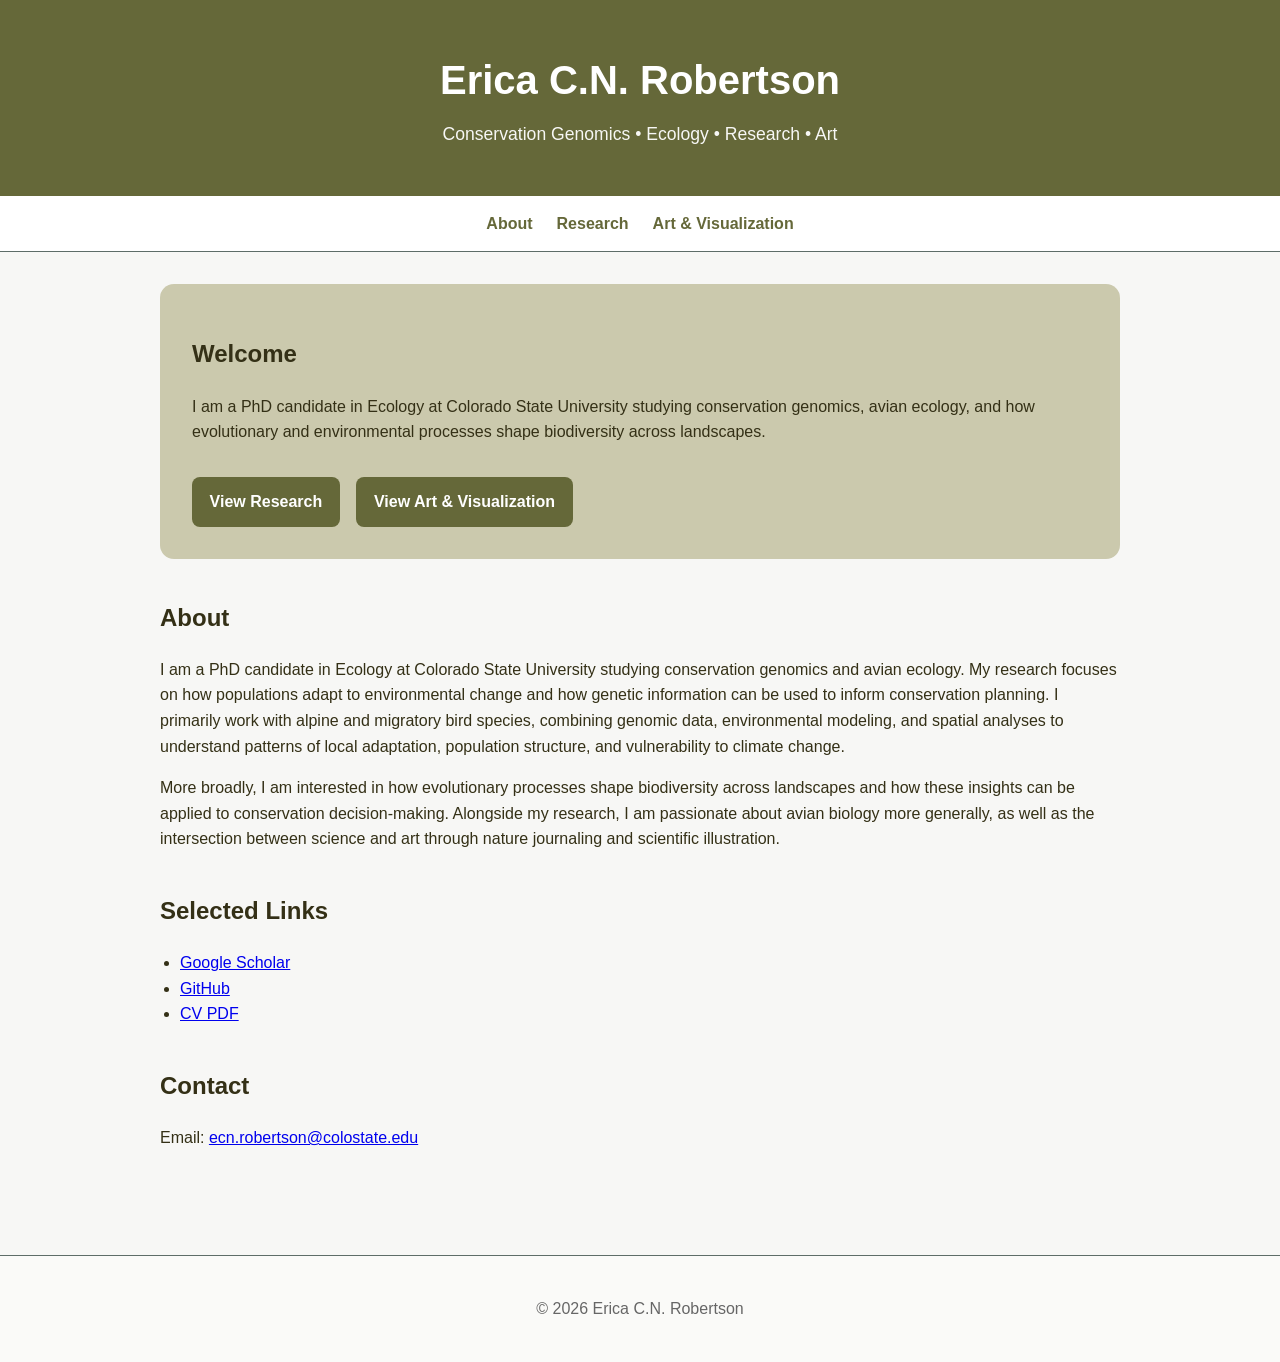
==== index.html @ 2ad2530e "color updates" ====
<!DOCTYPE html>
<html lang="en">
<head>
  <meta charset="UTF-8" />
  <meta name="viewport" content="width=device-width, initial-scale=1.0" />
  <title>Erica C.N. Robertson</title>
  <style>
    :root {
      --bg: #f7f7f5;
      --text: #343016;
      --accent: #656839;
      --accent-light: #CBC9AD;
      --card: #C8E1D8;
      --border: #5E6D68;
    }

    * {
      box-sizing: border-box;
    }

    body {
      margin: 0;
      font-family: Arial, Helvetica, sans-serif;
      background: var(--bg);
      color: var(--text);
      line-height: 1.6;
    }

    header {
      background: var(--accent);
      color: white;
      padding: 3rem 1.5rem;
      text-align: center;
    }

    header h1 {
      margin: 0 0 0.5rem;
      font-size: 2.5rem;
    }

    header p {
      margin: 0;
      font-size: 1.1rem;
      opacity: 0.95;
    }

    nav {
      background: white;
      border-bottom: 1px solid var(--border);
      padding: 0.9rem 1rem;
      position: sticky;
      top: 0;
    }

    nav ul {
      list-style: none;
      display: flex;
      justify-content: center;
      gap: 1.5rem;
      padding: 0;
      margin: 0;
      flex-wrap: wrap;
    }

    nav a {
      text-decoration: none;
      color: var(--accent);
      font-weight: bold;
    }

    main {
      max-width: 1000px;
      margin: 0 auto;
      padding: 2rem 1.25rem 4rem;
    }

    section {
      margin-bottom: 2.5rem;
    }

    .hero {
      background: var(--accent-light);
      border-radius: 14px;
      padding: 2rem;
    }

    .button {
      display: inline-block;
      margin-top: 1rem;
      background: var(--accent);
      color: white;
      padding: 0.75rem 1.1rem;
      border-radius: 8px;
      text-decoration: none;
      font-weight: bold;
      margin-right: 0.75rem;
    }

    .links ul {
      padding-left: 1.25rem;
    }

    footer {
      text-align: center;
      padding: 1.5rem;
      color: #666;
      border-top: 1px solid var(--border);
      background: #fafaf8;
    }
  </style>
</head>
<body>
  <header>
    <h1>Erica C.N. Robertson</h1>
    <p>Conservation Genomics • Ecology • Research • Art</p>
  </header>

  <nav>
    <ul>
      <li><a href="index.html">About</a></li>
      <li><a href="research.html">Research</a></li>
      <li><a href="illustration.html">Art & Visualization</a></li>
    </ul>
  </nav>

  <main>
    <section class="hero">
      <h2>Welcome</h2>
      <p>
        I am a PhD candidate in Ecology at Colorado State University studying conservation genomics,
        avian ecology, and how evolutionary and environmental processes shape biodiversity across landscapes.
      </p>
      <a class="button" href="research.html">View Research</a>
      <a class="button" href="illustration.html">View Art & Visualization</a>
    </section>

    <section id="about">
      <h2>About</h2>
      <p>
        I am a PhD candidate in Ecology at Colorado State University studying conservation genomics
        and avian ecology. My research focuses on how populations adapt to environmental change and
        how genetic information can be used to inform conservation planning. I primarily work with
        alpine and migratory bird species, combining genomic data, environmental modeling, and spatial
        analyses to understand patterns of local adaptation, population structure, and vulnerability
        to climate change.
      </p>

      <p>
        More broadly, I am interested in how evolutionary processes shape biodiversity across
        landscapes and how these insights can be applied to conservation decision-making. Alongside my
        research, I am passionate about avian biology more generally, as well as the intersection
        between science and art through nature journaling and scientific illustration.
      </p>
    </section>

    <section class="links">
      <h2>Selected Links</h2>
      <ul>
        <li><a href="https://scholar.google.com/citations?user=qycHvMkAAAAJ&hl=en" target="_blank">Google Scholar</a></li>
        <li><a href="https://github.com/ecnrobertson" target="_blank">GitHub</a></li>
        <li><a href="Robertson_CV_2-26.pdf" target="_blank">CV PDF</a></li>
      </ul>
    </section>

    <section id="contact">
      <h2>Contact</h2>
      <p>Email: <a href="mailto:ecn.robertson@colostate.edu">ecn.robertson@colostate.edu</a></p>
    </section>
  </main>

  <footer>
    <p>© 2026 Erica C.N. Robertson</p>
  </footer>
</body>
</html>
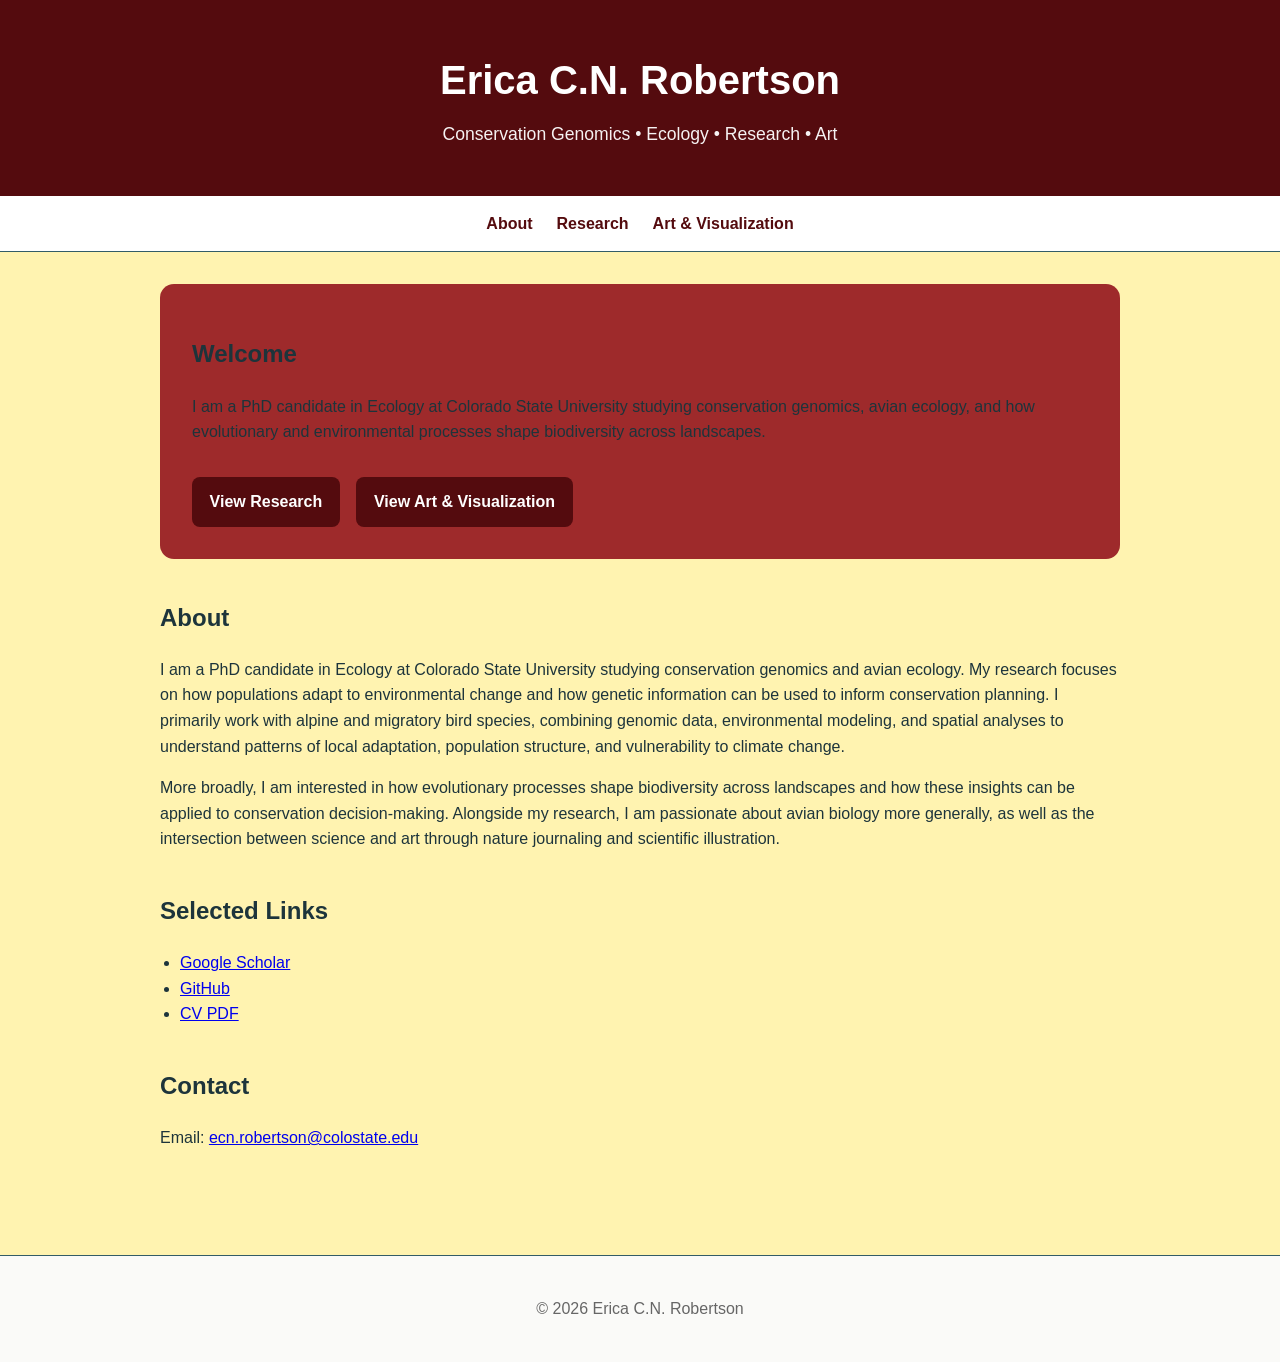
==== commit bd710082: "trying new colors" ====
--- a/index.html
+++ b/index.html
@@ -6,12 +6,12 @@
   <title>Erica C.N. Robertson</title>
   <style>
     :root {
-      --bg: #f7f7f5;
-      --text: #343016;
-      --accent: #656839;
-      --accent-light: #CBC9AD;
-      --card: #C8E1D8;
-      --border: #5E6D68;
+      --bg: #FFF3B0;
+      --text: #1D343B;
+      --accent: #540B0E;
+      --accent-light: #9E2A2B;
+      --card: #E09F3E;
+      --border: #335C67;
     }
 
     * {
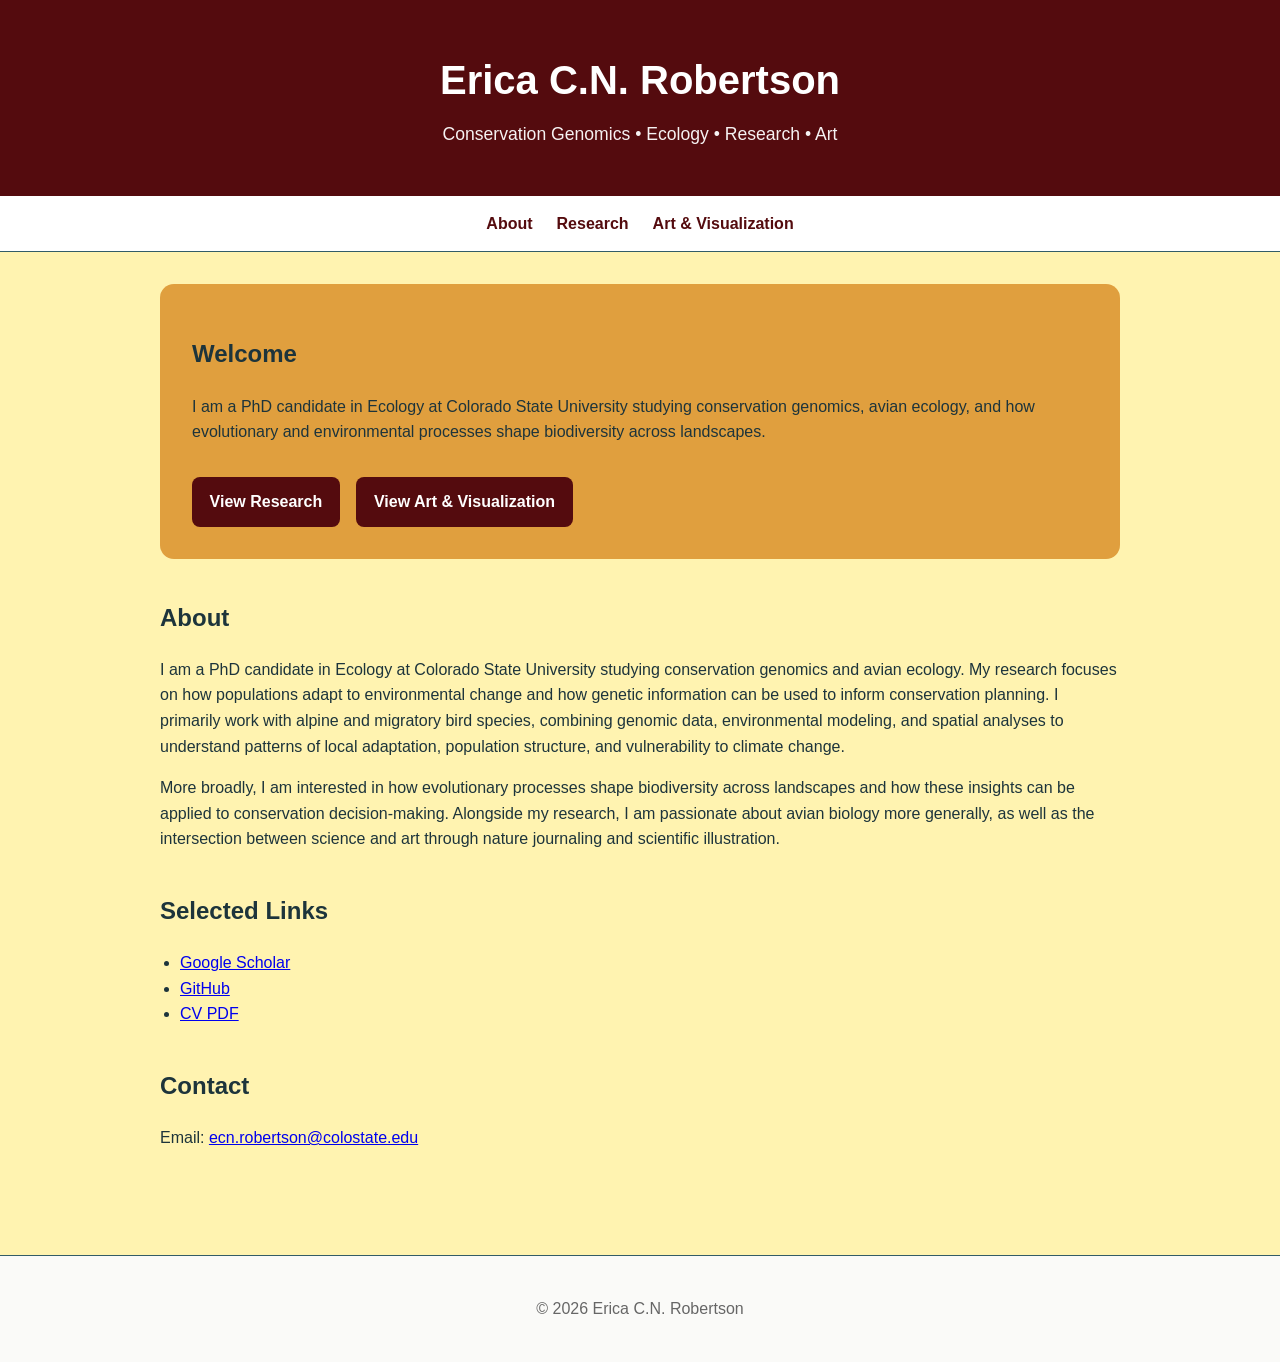
==== commit 40788c5c: "colors" ====
--- a/index.html
+++ b/index.html
@@ -9,8 +9,8 @@
       --bg: #FFF3B0;
       --text: #1D343B;
       --accent: #540B0E;
-      --accent-light: #9E2A2B;
-      --card: #E09F3E;
+      --accent-light: #E09F3E;
+      --card: #9E2A2B;
       --border: #335C67;
     }
 
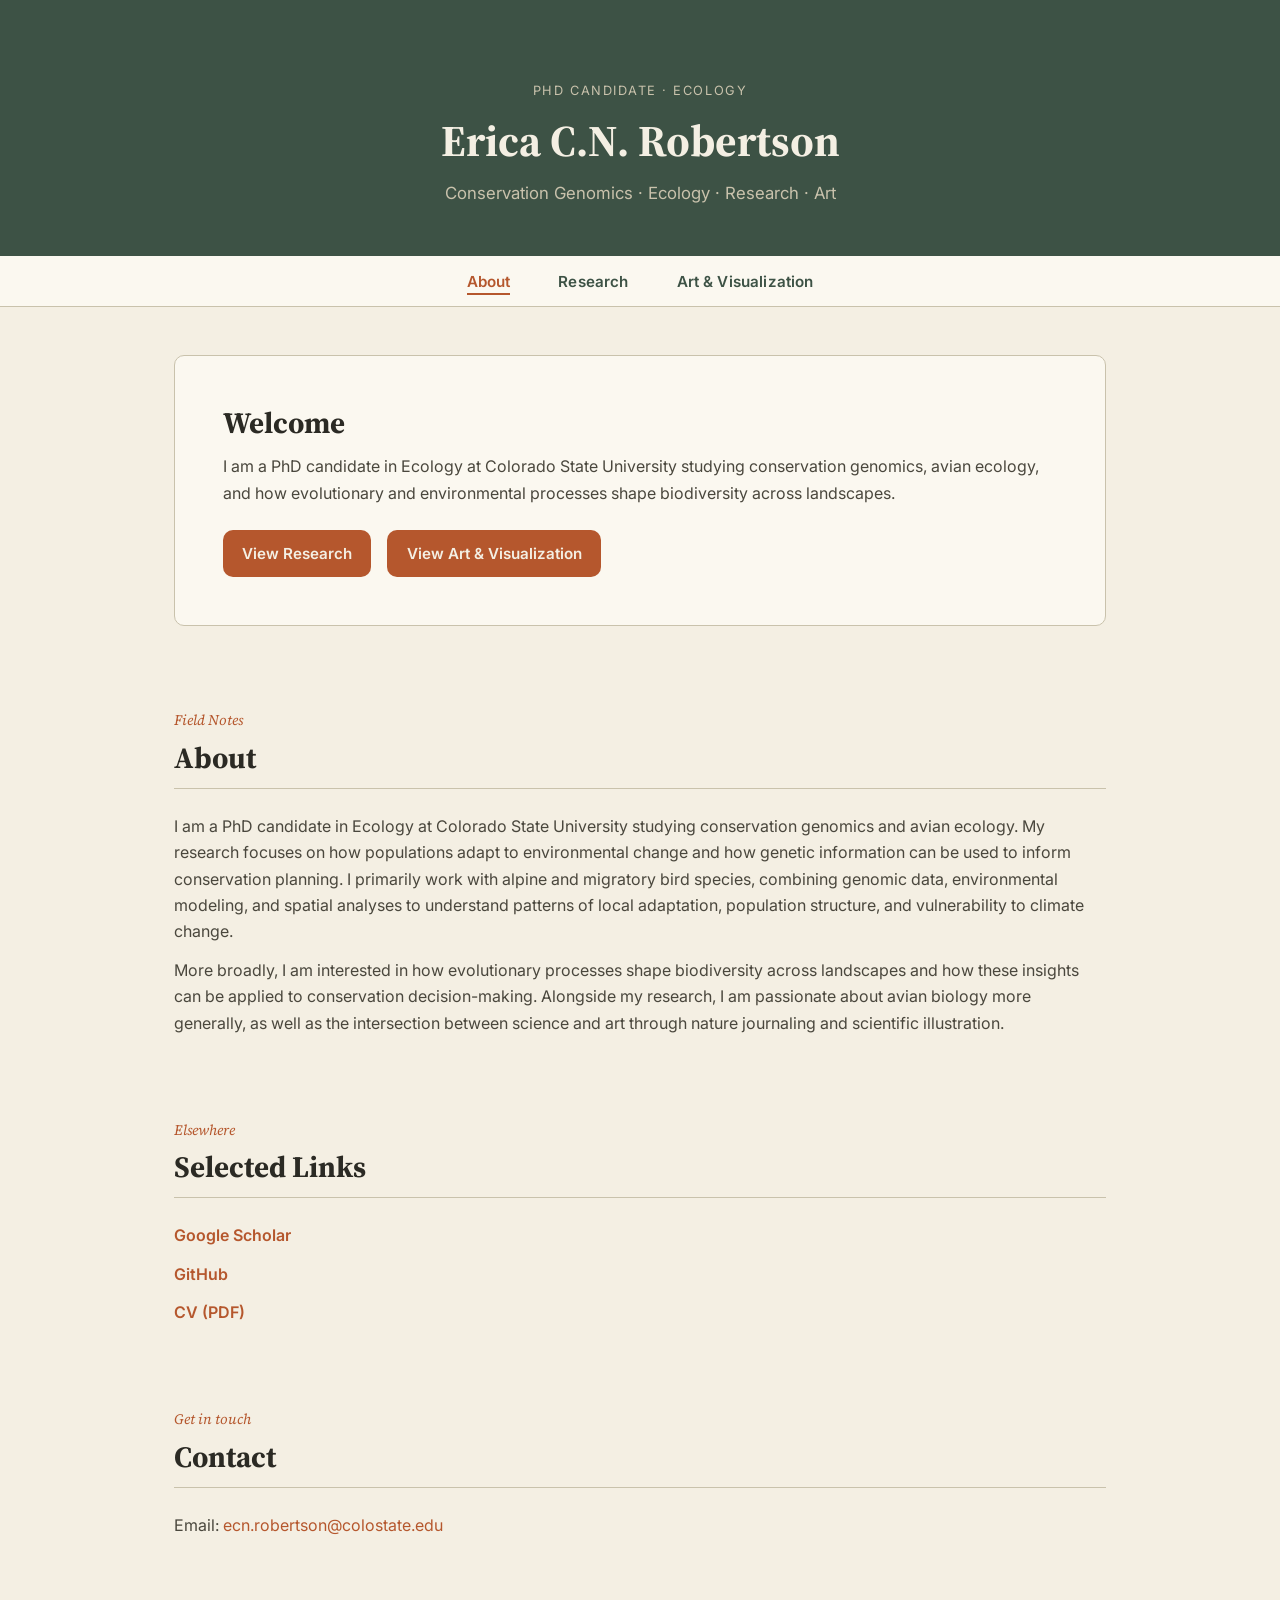
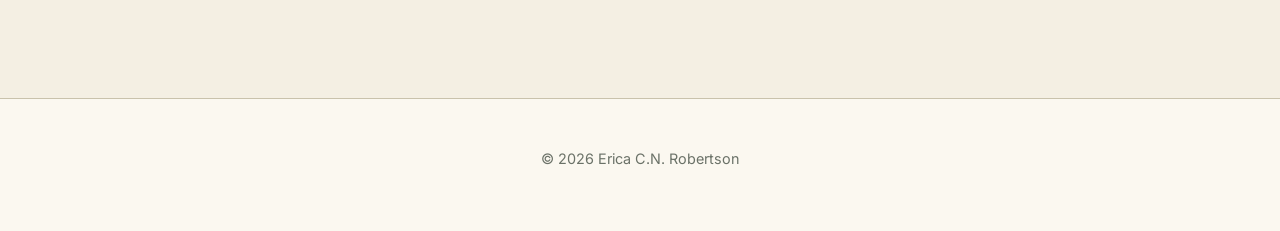
==== commit b0f2a9cd: "Upgrading stuff" ====
--- a/index.html
+++ b/index.html
@@ -4,172 +4,92 @@
   <meta charset="UTF-8" />
   <meta name="viewport" content="width=device-width, initial-scale=1.0" />
   <title>Erica C.N. Robertson</title>
-  <style>
-    :root {
-      --bg: #FFF3B0;
-      --text: #1D343B;
-      --accent: #540B0E;
-      --accent-light: #E09F3E;
-      --card: #9E2A2B;
-      --border: #335C67;
-    }
 
-    * {
-      box-sizing: border-box;
-    }
+  <!-- This line connects the page to our shared stylesheet.
+       Every page in the site links to the same style.css file,
+       so changing one file updates the look everywhere. -->
+  <link rel="stylesheet" href="style.css" />
 
-    body {
-      margin: 0;
-      font-family: Arial, Helvetica, sans-serif;
-      background: var(--bg);
-      color: var(--text);
-      line-height: 1.6;
-    }
-
-    header {
-      background: var(--accent);
-      color: white;
-      padding: 3rem 1.5rem;
-      text-align: center;
-    }
-
-    header h1 {
-      margin: 0 0 0.5rem;
-      font-size: 2.5rem;
-    }
-
-    header p {
-      margin: 0;
-      font-size: 1.1rem;
-      opacity: 0.95;
-    }
-
-    nav {
-      background: white;
-      border-bottom: 1px solid var(--border);
-      padding: 0.9rem 1rem;
-      position: sticky;
-      top: 0;
-    }
-
-    nav ul {
-      list-style: none;
-      display: flex;
-      justify-content: center;
-      gap: 1.5rem;
-      padding: 0;
-      margin: 0;
-      flex-wrap: wrap;
-    }
-
-    nav a {
-      text-decoration: none;
-      color: var(--accent);
-      font-weight: bold;
-    }
-
-    main {
-      max-width: 1000px;
-      margin: 0 auto;
-      padding: 2rem 1.25rem 4rem;
-    }
-
-    section {
-      margin-bottom: 2.5rem;
-    }
-
-    .hero {
-      background: var(--accent-light);
-      border-radius: 14px;
-      padding: 2rem;
-    }
-
-    .button {
-      display: inline-block;
-      margin-top: 1rem;
-      background: var(--accent);
-      color: white;
-      padding: 0.75rem 1.1rem;
-      border-radius: 8px;
-      text-decoration: none;
-      font-weight: bold;
-      margin-right: 0.75rem;
-    }
-
-    .links ul {
-      padding-left: 1.25rem;
-    }
-
-    footer {
-      text-align: center;
-      padding: 1.5rem;
-      color: #666;
-      border-top: 1px solid var(--border);
-      background: #fafaf8;
-    }
-  </style>
+  <!-- Google Fonts: loads the two typefaces used across the site -->
+  <link rel="preconnect" href="https://fonts.googleapis.com" />
+  <link rel="preconnect" href="https://fonts.gstatic.com" crossorigin />
+  <link
+    href="https://fonts.googleapis.com/css2?family=Inter:wght@400;500;600&family=Source+Serif+4:ital,opsz,wght@0,8..60,400;0,8..60,600;1,8..60,500&display=swap"
+    rel="stylesheet"
+  />
 </head>
 <body>
-  <header>
+
+  <header class="site-header">
+    <p class="eyebrow">PhD Candidate · Ecology</p>
     <h1>Erica C.N. Robertson</h1>
-    <p>Conservation Genomics • Ecology • Research • Art</p>
+    <p>Conservation Genomics &middot; Ecology &middot; Research &middot; Art</p>
   </header>
 
-  <nav>
+  <!-- The nav is repeated on every page. The "is-active" class
+       marks which page we're currently on, underlining it. -->
+  <nav class="site-nav">
     <ul>
-      <li><a href="index.html">About</a></li>
+      <li><a href="index.html" class="is-active">About</a></li>
       <li><a href="research.html">Research</a></li>
-      <li><a href="illustration.html">Art & Visualization</a></li>
+      <li><a href="illustration.html">Art &amp; Visualization</a></li>
     </ul>
   </nav>
 
   <main>
+
     <section class="hero">
       <h2>Welcome</h2>
       <p>
-        I am a PhD candidate in Ecology at Colorado State University studying conservation genomics,
-        avian ecology, and how evolutionary and environmental processes shape biodiversity across landscapes.
+        I am a PhD candidate in Ecology at Colorado State University studying conservation
+        genomics, avian ecology, and how evolutionary and environmental processes shape
+        biodiversity across landscapes.
       </p>
       <a class="button" href="research.html">View Research</a>
-      <a class="button" href="illustration.html">View Art & Visualization</a>
+      <a class="button" href="illustration.html">View Art &amp; Visualization</a>
     </section>
 
     <section id="about">
-      <h2>About</h2>
+      <p class="eyebrow-label">Field Notes</p>
+      <h2 class="section-heading">About</h2>
       <p>
-        I am a PhD candidate in Ecology at Colorado State University studying conservation genomics
-        and avian ecology. My research focuses on how populations adapt to environmental change and
-        how genetic information can be used to inform conservation planning. I primarily work with
-        alpine and migratory bird species, combining genomic data, environmental modeling, and spatial
-        analyses to understand patterns of local adaptation, population structure, and vulnerability
-        to climate change.
+        I am a PhD candidate in Ecology at Colorado State University studying conservation
+        genomics and avian ecology. My research focuses on how populations adapt to
+        environmental change and how genetic information can be used to inform conservation
+        planning. I primarily work with alpine and migratory bird species, combining genomic
+        data, environmental modeling, and spatial analyses to understand patterns of local
+        adaptation, population structure, and vulnerability to climate change.
       </p>
-
       <p>
         More broadly, I am interested in how evolutionary processes shape biodiversity across
-        landscapes and how these insights can be applied to conservation decision-making. Alongside my
-        research, I am passionate about avian biology more generally, as well as the intersection
-        between science and art through nature journaling and scientific illustration.
+        landscapes and how these insights can be applied to conservation decision-making.
+        Alongside my research, I am passionate about avian biology more generally, as well as
+        the intersection between science and art through nature journaling and scientific
+        illustration.
       </p>
     </section>
 
     <section class="links">
-      <h2>Selected Links</h2>
+      <p class="eyebrow-label">Elsewhere</p>
+      <h2 class="section-heading">Selected Links</h2>
       <ul>
-        <li><a href="https://scholar.google.com/citations?user=qycHvMkAAAAJ&hl=en" target="_blank">Google Scholar</a></li>
-        <li><a href="https://github.com/ecnrobertson" target="_blank">GitHub</a></li>
-        <li><a href="Robertson_CV_2-26.pdf" target="_blank">CV PDF</a></li>
+        <li><a href="https://scholar.google.com/citations?user=qycHvMkAAAAJ&hl=en" target="_blank" rel="noopener">Google Scholar</a></li>
+        <li><a href="https://github.com/ecnrobertson" target="_blank" rel="noopener">GitHub</a></li>
+        <li><a href="Robertson_CV_2-26.pdf" target="_blank" rel="noopener">CV (PDF)</a></li>
       </ul>
     </section>
 
     <section id="contact">
-      <h2>Contact</h2>
+      <p class="eyebrow-label">Get in touch</p>
+      <h2 class="section-heading">Contact</h2>
       <p>Email: <a href="mailto:ecn.robertson@colostate.edu">ecn.robertson@colostate.edu</a></p>
     </section>
+
   </main>
 
-  <footer>
-    <p>© 2026 Erica C.N. Robertson</p>
+  <footer class="site-footer">
+    <p>&copy; 2026 Erica C.N. Robertson</p>
   </footer>
+
 </body>
 </html>
--- a/style.css
+++ b/style.css
@@ -0,0 +1,442 @@
+/* ============================================
+   STYLE.CSS
+   This one file controls the look of every page
+   on the site (index.html, research.html,
+   illustration.html). Each page links to it with:
+     <link rel="stylesheet" href="style.css">
+   ============================================ */
+
+
+/* --------------------------------------------
+   1. DESIGN TOKENS (CSS variables)
+   --------------------------------------------
+   Think of these as "named colors and sizes."
+   Instead of typing #B5572D every time you want
+   the rust color, you type var(--rosy). If you
+   ever want to change the whole site's color
+   scheme, you only edit it here, in ONE place,
+   instead of hunting through every file.
+
+   :root means "the whole document" — these
+   variables become available everywhere.
+   -------------------------------------------- */
+:root {
+  /* Colors — inspired by a field notebook:
+     aged paper, ink, alpine pine, and the rust
+     of a rosy-finch's plumage. */
+  --paper: #f4efe3;       /* page background */
+  --paper-raised: #fbf8f0; /* slightly lighter, for cards sitting "on top" of the page */
+  --ink: #2b2a24;          /* main text color */
+  --ink-soft: #4a473d;     /* slightly lighter text, for body copy */
+  --pine: #3d5245;         /* deep green — header, nav text, primary accent */
+  --pine-dark: #2c3c33;    /* darker green for hover states */
+  --rosy: #b5572d;         /* rust/terracotta — links, buttons, highlights */
+  --rosy-dark: #8f431f;    /* darker rust for hover states */
+  --stone: #c9c2ac;        /* muted tan — borders, dividers */
+  --mist: #6b7268;         /* soft grey-green — captions, secondary text */
+
+  /* Typography */
+  --font-display: "Source Serif 4", Georgia, "Times New Roman", serif;
+  --font-body: "Inter", -apple-system, "Segoe UI", Helvetica, Arial, sans-serif;
+
+  /* Spacing scale — reusing a handful of sizes
+     keeps the whole site feeling consistent
+     instead of random gaps everywhere. */
+  --space-sm: 0.75rem;
+  --space-md: 1.5rem;
+  --space-lg: 3rem;
+  --space-xl: 5rem;
+
+  /* Shared rounding + shadow so every card/button matches */
+  --radius: 10px;
+  --shadow: 0 1px 2px rgba(43, 42, 36, 0.06), 0 4px 12px rgba(43, 42, 36, 0.06);
+}
+
+
+/* --------------------------------------------
+   2. RESET / BASE DEFAULTS
+   --------------------------------------------
+   Browsers ship with their own default spacing
+   and font choices. This section resets those
+   so we start from a predictable blank slate.
+   -------------------------------------------- */
+* {
+  box-sizing: border-box; /* padding/border are included in an element's width, not added on top */
+}
+
+html {
+  scroll-behavior: smooth; /* smooth scroll when jumping to #anchors */
+}
+
+body {
+  margin: 0;
+  font-family: var(--font-body);
+  background: var(--paper);
+  color: var(--ink-soft);
+  line-height: 1.65;
+  -webkit-font-smoothing: antialiased;
+}
+
+h1, h2, h3 {
+  font-family: var(--font-display);
+  color: var(--ink);
+  line-height: 1.25;
+  margin: 0 0 var(--space-sm);
+}
+
+h1 { font-size: clamp(2rem, 4vw, 2.75rem); }
+h2 { font-size: clamp(1.5rem, 3vw, 1.85rem); }
+h3 { font-size: 1.15rem; }
+
+p {
+  margin: 0 0 var(--space-sm);
+}
+
+a {
+  color: var(--rosy);
+  text-decoration: none;
+}
+
+a:hover,
+a:focus-visible {
+  color: var(--rosy-dark);
+  text-decoration: underline;
+}
+
+/* Keyboard users tab between links/buttons — this
+   makes sure they can always see where they are. */
+:focus-visible {
+  outline: 2px solid var(--rosy);
+  outline-offset: 2px;
+}
+
+img {
+  max-width: 100%; /* images never overflow their container */
+  display: block;
+}
+
+
+/* --------------------------------------------
+   3. LAYOUT — HEADER
+   --------------------------------------------
+   The big banner at the top of every page.
+   -------------------------------------------- */
+.site-header {
+  background: var(--pine);
+  color: var(--paper);
+  padding: var(--space-xl) var(--space-md) var(--space-lg);
+  text-align: center;
+}
+
+.site-header .eyebrow {
+  font-family: var(--font-body);
+  font-size: 0.8rem;
+  letter-spacing: 0.12em;
+  text-transform: uppercase;
+  color: var(--stone);
+  margin: 0 0 var(--space-sm);
+}
+
+.site-header h1 {
+  color: var(--paper);
+  margin-bottom: var(--space-sm);
+}
+
+.site-header p {
+  margin: 0;
+  font-size: 1.05rem;
+  color: var(--stone);
+}
+
+
+/* --------------------------------------------
+   4. LAYOUT — NAVIGATION
+   --------------------------------------------
+   "position: sticky; top: 0;" keeps the nav bar
+   visible at the top of the screen even as the
+   user scrolls down the page.
+   -------------------------------------------- */
+.site-nav {
+  background: var(--paper-raised);
+  border-bottom: 1px solid var(--stone);
+  padding: var(--space-sm) var(--space-md);
+  position: sticky;
+  top: 0;
+  z-index: 10; /* keeps nav above other content while scrolling */
+}
+
+.site-nav ul {
+  list-style: none;
+  display: flex;
+  justify-content: center;
+  gap: var(--space-lg);
+  padding: 0;
+  margin: 0;
+  flex-wrap: wrap;
+}
+
+.site-nav a {
+  color: var(--pine);
+  font-weight: 600;
+  font-size: 0.95rem;
+  letter-spacing: 0.01em;
+}
+
+.site-nav a:hover,
+.site-nav a:focus-visible {
+  color: var(--rosy);
+  text-decoration: none;
+}
+
+/* Highlights whichever nav link matches the current page.
+   We add the class "is-active" by hand in each HTML file. */
+.site-nav a.is-active {
+  color: var(--rosy);
+  border-bottom: 2px solid var(--rosy);
+  padding-bottom: 2px;
+}
+
+
+/* --------------------------------------------
+   5. LAYOUT — MAIN CONTENT AREA
+   --------------------------------------------
+   max-width + margin: 0 auto centers the content
+   and keeps lines of text from stretching too
+   wide to read comfortably.
+   -------------------------------------------- */
+main {
+  max-width: 980px;
+  margin: 0 auto;
+  padding: var(--space-lg) var(--space-md) var(--space-xl);
+}
+
+section {
+  margin-bottom: var(--space-xl);
+}
+
+/* The small italic tag above a section heading,
+   styled like a museum specimen label —
+   e.g. "Fig. 1" or "Field Notes". This is the
+   site's one signature, recurring detail. */
+.eyebrow-label {
+  display: inline-block;
+  font-family: var(--font-display);
+  font-style: italic;
+  font-size: 0.9rem;
+  color: var(--rosy);
+  margin-bottom: 0.35rem;
+}
+
+.section-heading {
+  border-bottom: 1px solid var(--stone);
+  padding-bottom: var(--space-sm);
+  margin-bottom: var(--space-md);
+}
+
+
+/* --------------------------------------------
+   6. HERO / INTRO BOX
+   -------------------------------------------- */
+.hero,
+.intro {
+  background: var(--paper-raised);
+  border: 1px solid var(--stone);
+  border-radius: var(--radius);
+  padding: var(--space-lg);
+}
+
+.hero h2,
+.intro h2 {
+  margin-top: 0;
+}
+
+
+/* --------------------------------------------
+   7. BUTTONS
+   -------------------------------------------- */
+.button,
+.button-link {
+  display: inline-block;
+  margin-top: var(--space-sm);
+  margin-right: var(--space-sm);
+  background: var(--rosy);
+  color: var(--paper);
+  padding: 0.7rem 1.2rem;
+  border-radius: var(--radius);
+  text-decoration: none;
+  font-weight: 600;
+  font-size: 0.95rem;
+  transition: background-color 0.15s ease, transform 0.1s ease;
+}
+
+.button:hover,
+.button-link:hover,
+.button:focus-visible,
+.button-link:focus-visible {
+  background: var(--rosy-dark);
+  text-decoration: none;
+  color: var(--paper);
+}
+
+.button:active,
+.button-link:active {
+  transform: translateY(1px);
+}
+
+
+/* --------------------------------------------
+   8. CARDS (used for research chapters, etc.)
+   --------------------------------------------
+   "grid-template-columns: repeat(auto-fit, ...)"
+   automatically fits as many columns as will
+   comfortably fit, and wraps to fewer columns
+   on narrow/mobile screens — no media query
+   needed for this part.
+   -------------------------------------------- */
+.grid {
+  display: grid;
+  grid-template-columns: repeat(auto-fit, minmax(260px, 1fr));
+  gap: var(--space-md);
+}
+
+.card,
+.project-card {
+  background: var(--paper-raised);
+  border: 1px solid var(--stone);
+  border-radius: var(--radius);
+  padding: var(--space-md);
+  box-shadow: var(--shadow);
+}
+
+.project-card {
+  margin-bottom: var(--space-md);
+}
+
+.card h3,
+.project-card h3 {
+  margin-top: 0;
+  color: var(--pine);
+}
+
+
+/* --------------------------------------------
+   9. IMAGE GALLERIES
+   -------------------------------------------- */
+.gallery-published,
+.gallery-ongoing {
+  display: grid;
+  grid-template-columns: repeat(2, 1fr);
+  gap: var(--space-md);
+  margin-top: var(--space-md);
+}
+
+.gallery-portfolio {
+  display: grid;
+  grid-template-columns: repeat(auto-fit, minmax(220px, 1fr));
+  gap: var(--space-md);
+}
+
+.gallery-item,
+.gallery-item-portfolio {
+  background: var(--paper-raised);
+  border: 1px solid var(--stone);
+  border-radius: var(--radius);
+  padding: var(--space-sm);
+  box-shadow: var(--shadow);
+}
+
+.gallery-item img,
+.gallery-item-portfolio img {
+  width: 100%;
+  aspect-ratio: 1 / 1;
+  object-fit: cover; /* crops the image to fill the square without distorting it */
+  border-radius: 6px;
+  margin-bottom: var(--space-sm);
+}
+
+.gallery-item-portfolio img {
+  cursor: pointer;
+  transition: transform 0.2s ease;
+}
+
+.gallery-item-portfolio img:hover {
+  transform: scale(1.03);
+}
+
+.gallery-item p,
+.gallery-item-portfolio p {
+  margin: 0;
+  font-size: 0.9rem;
+  color: var(--mist);
+}
+
+.portfolio-subsection {
+  margin-top: var(--space-lg);
+}
+
+.portfolio-subsection h3 {
+  color: var(--pine);
+}
+
+
+/* --------------------------------------------
+   10. LINKS LIST (Selected Links section)
+   -------------------------------------------- */
+.links ul {
+  list-style: none;
+  padding: 0;
+  margin: 0;
+  display: flex;
+  flex-direction: column;
+  gap: var(--space-sm);
+}
+
+.links a {
+  font-weight: 600;
+}
+
+
+/* --------------------------------------------
+   11. FOOTER
+   -------------------------------------------- */
+.site-footer {
+  text-align: center;
+  padding: var(--space-lg);
+  color: var(--mist);
+  border-top: 1px solid var(--stone);
+  background: var(--paper-raised);
+  font-size: 0.9rem;
+}
+
+
+/* --------------------------------------------
+   12. RESPONSIVE ADJUSTMENTS
+   --------------------------------------------
+   A "media query" applies styles only when the
+   screen is narrower than a given width — this
+   is how we adapt the layout for phones.
+   -------------------------------------------- */
+@media (max-width: 600px) {
+  .gallery-published,
+  .gallery-ongoing {
+    grid-template-columns: 1fr; /* stack to a single column on small screens */
+  }
+
+  .site-header {
+    padding: var(--space-lg) var(--space-md);
+  }
+}
+
+
+/* --------------------------------------------
+   13. REDUCED MOTION
+   --------------------------------------------
+   Respects users who've asked their device to
+   minimize animations (an accessibility setting).
+   -------------------------------------------- */
+@media (prefers-reduced-motion: reduce) {
+  * {
+    transition: none !important;
+    scroll-behavior: auto !important;
+  }
+}
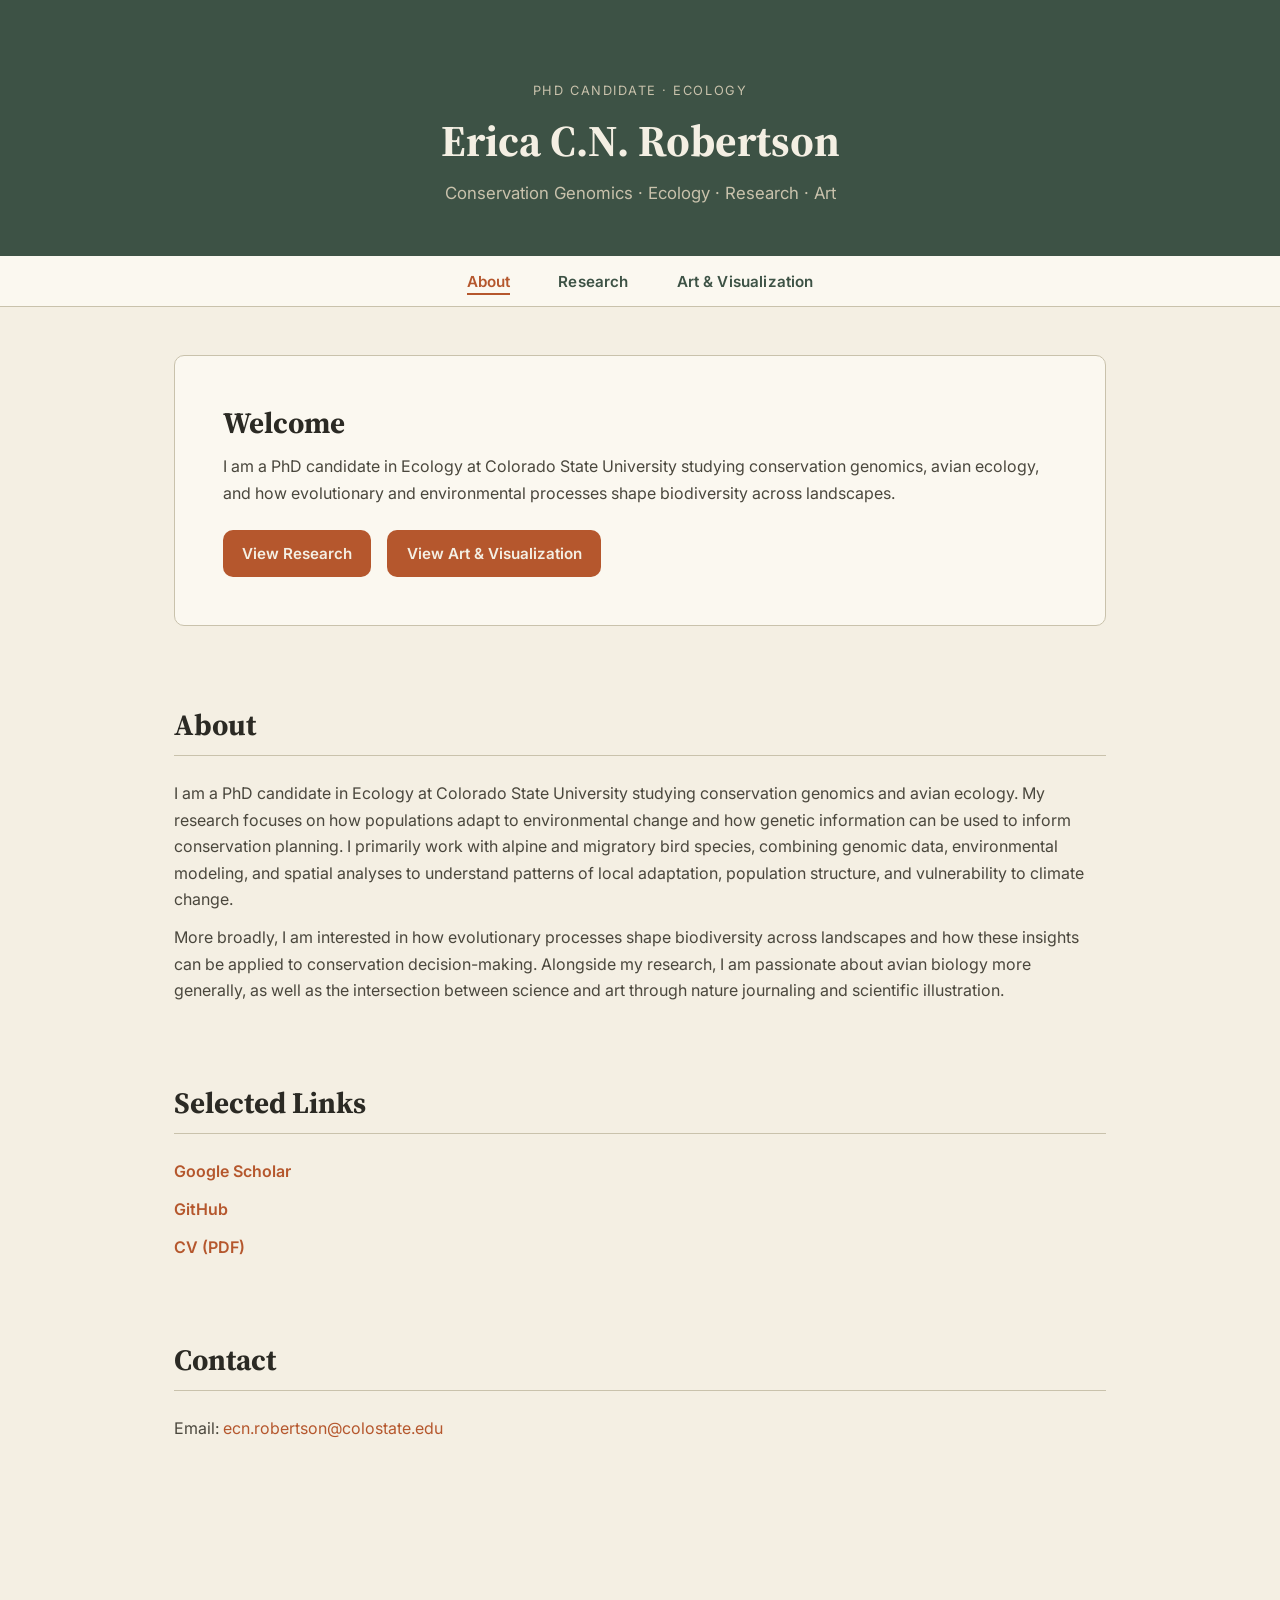
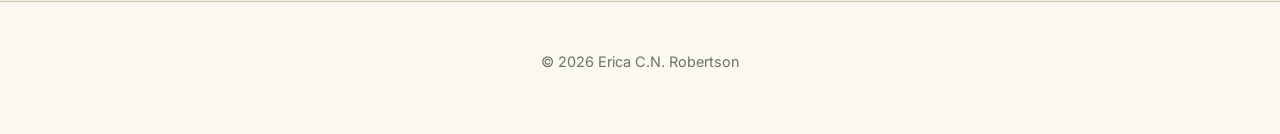
==== commit 3fffc42c: "Removing eyebrow-label" ====
--- a/index.html
+++ b/index.html
@@ -50,7 +50,6 @@
     </section>
 
     <section id="about">
-      <p class="eyebrow-label">Field Notes</p>
       <h2 class="section-heading">About</h2>
       <p>
         I am a PhD candidate in Ecology at Colorado State University studying conservation
@@ -70,7 +69,6 @@
     </section>
 
     <section class="links">
-      <p class="eyebrow-label">Elsewhere</p>
       <h2 class="section-heading">Selected Links</h2>
       <ul>
         <li><a href="https://scholar.google.com/citations?user=qycHvMkAAAAJ&hl=en" target="_blank" rel="noopener">Google Scholar</a></li>
@@ -80,7 +78,6 @@
     </section>
 
     <section id="contact">
-      <p class="eyebrow-label">Get in touch</p>
       <h2 class="section-heading">Contact</h2>
       <p>Email: <a href="mailto:ecn.robertson@colostate.edu">ecn.robertson@colostate.edu</a></p>
     </section>
--- a/style.css
+++ b/style.css
@@ -218,14 +218,6 @@
    styled like a museum specimen label —
    e.g. "Fig. 1" or "Field Notes". This is the
    site's one signature, recurring detail. */
-.eyebrow-label {
-  display: inline-block;
-  font-family: var(--font-display);
-  font-style: italic;
-  font-size: 0.9rem;
-  color: var(--rosy);
-  margin-bottom: 0.35rem;
-}
 
 .section-heading {
   border-bottom: 1px solid var(--stone);
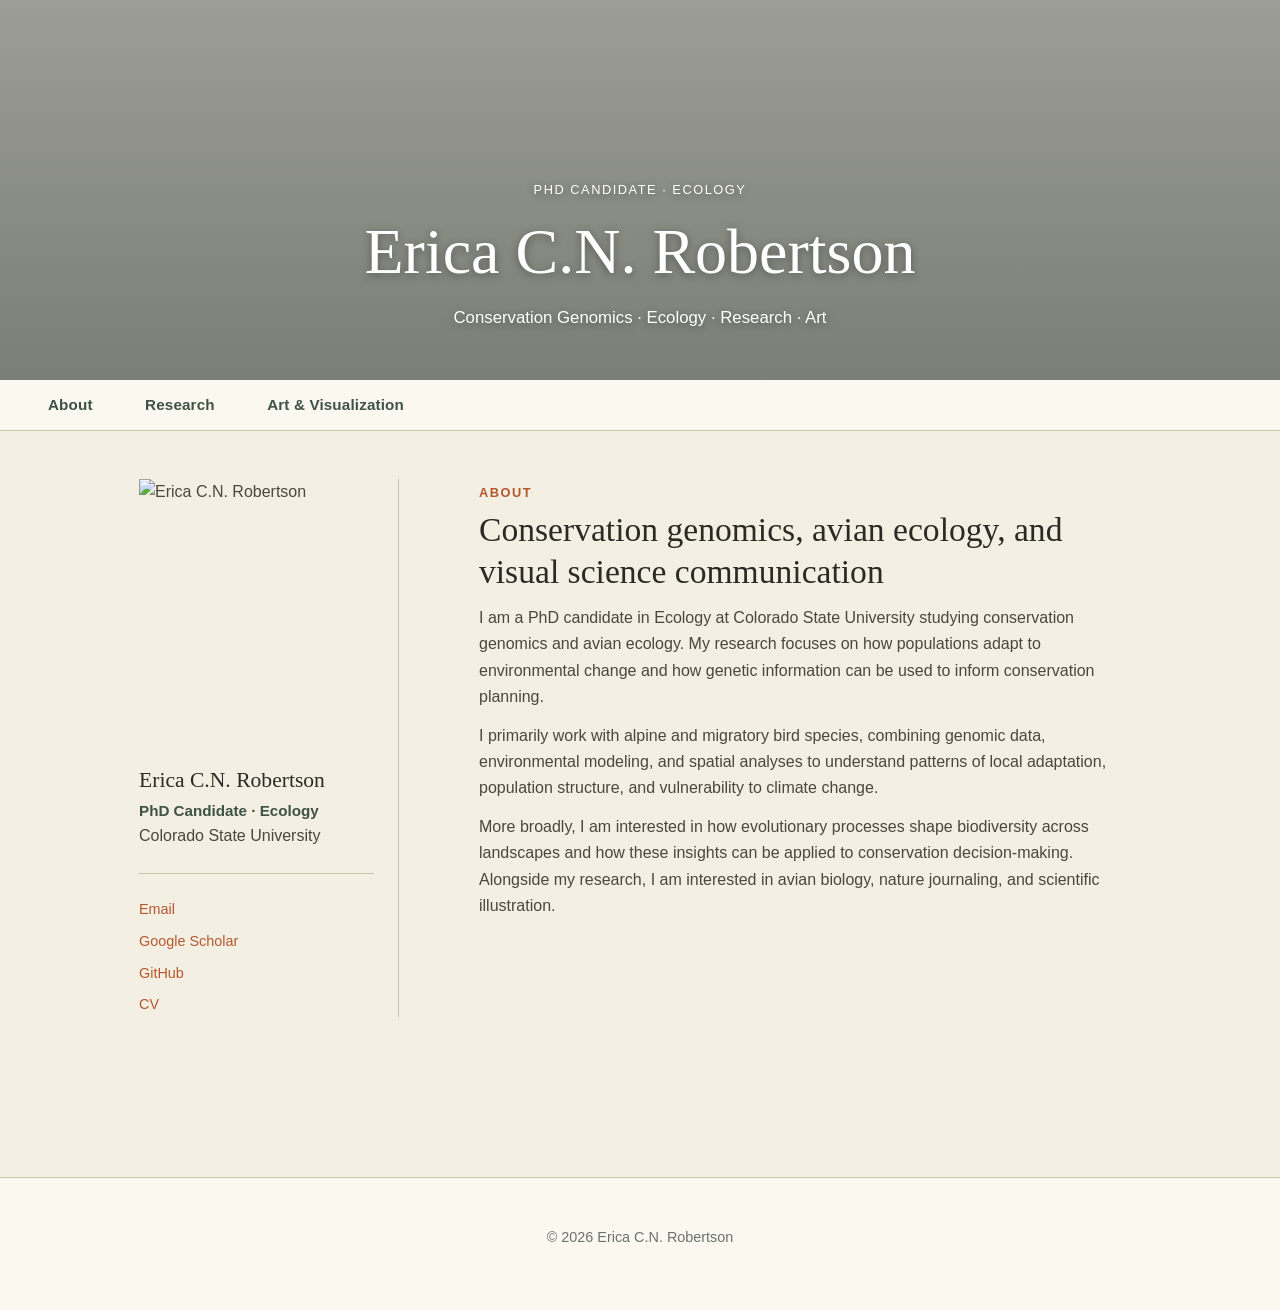
==== commit 70eebe2e: "more style updates, removing the boxes and trying to add image banner" ====
--- a/index.html
+++ b/index.html
@@ -1,92 +1,67 @@
 <!DOCTYPE html>
 <html lang="en">
 <head>
-  <meta charset="UTF-8" />
-  <meta name="viewport" content="width=device-width, initial-scale=1.0" />
+  <meta charset="UTF-8">
+  <meta name="viewport" content="width=device-width, initial-scale=1.0">
   <title>Erica C.N. Robertson</title>
+  <link rel="stylesheet" href="style.css">
+</head>
 
-  <!-- This line connects the page to our shared stylesheet.
-       Every page in the site links to the same style.css file,
-       so changing one file updates the look everywhere. -->
-  <link rel="stylesheet" href="style.css" />
-
-  <!-- Google Fonts: loads the two typefaces used across the site -->
-  <link rel="preconnect" href="https://fonts.googleapis.com" />
-  <link rel="preconnect" href="https://fonts.gstatic.com" crossorigin />
-  <link
-    href="https://fonts.googleapis.com/css2?family=Inter:wght@400;500;600&family=Source+Serif+4:ital,opsz,wght@0,8..60,400;0,8..60,600;1,8..60,500&display=swap"
-    rel="stylesheet"
-  />
-</head>
 <body>
-
-  <header class="site-header">
-    <p class="eyebrow">PhD Candidate · Ecology</p>
-    <h1>Erica C.N. Robertson</h1>
-    <p>Conservation Genomics &middot; Ecology &middot; Research &middot; Art</p>
+  <header class="site-header image-header">
+    <div class="header-overlay">
+      <p class="eyebrow">PhD Candidate · Ecology</p>
+      <h1>Erica C.N. Robertson</h1>
+      <p>Conservation Genomics · Ecology · Research · Art</p>
+    </div>
   </header>
 
-  <!-- The nav is repeated on every page. The "is-active" class
-       marks which page we're currently on, underlining it. -->
   <nav class="site-nav">
-    <ul>
-      <li><a href="index.html" class="is-active">About</a></li>
-      <li><a href="research.html">Research</a></li>
-      <li><a href="illustration.html">Art &amp; Visualization</a></li>
-    </ul>
+    <a href="index.html">About</a>
+    <a href="research.html">Research</a>
+    <a href="illustration.html">Art & Visualization</a>
   </nav>
 
-  <main>
+  <main class="page">
+    <section class="about-layout">
+      <aside class="about-sidebar">
+        <img src="images/profile.jpg" alt="Erica C.N. Robertson" class="profile-photo">
 
-    <section class="hero">
-      <h2>Welcome</h2>
-      <p>
-        I am a PhD candidate in Ecology at Colorado State University studying conservation
-        genomics, avian ecology, and how evolutionary and environmental processes shape
-        biodiversity across landscapes.
-      </p>
-      <a class="button" href="research.html">View Research</a>
-      <a class="button" href="illustration.html">View Art &amp; Visualization</a>
+        <h2>Erica C.N. Robertson</h2>
+        <p class="sidebar-title">PhD Candidate · Ecology</p>
+        <p>Colorado State University</p>
+
+        <hr>
+
+        <ul class="sidebar-links">
+          <li><a href="mailto:ecn.robertson@colostate.edu">Email</a></li>
+          <li><a href="https://scholar.google.com/" target="_blank">Google Scholar</a></li>
+          <li><a href="https://github.com/ecnrobertson" target="_blank">GitHub</a></li>
+          <li><a href="Robertson_CV_2-26.pdf">CV</a></li>
+        </ul>
+      </aside>
+
+      <div class="about-main">
+        <p class="section-label">About</p>
+        <h2>Conservation genomics, avian ecology, and visual science communication</h2>
+
+        <p>
+          I am a PhD candidate in Ecology at Colorado State University studying conservation genomics and avian ecology. My research focuses on how populations adapt to environmental change and how genetic information can be used to inform conservation planning.
+        </p>
+
+        <p>
+          I primarily work with alpine and migratory bird species, combining genomic data, environmental modeling, and spatial analyses to understand patterns of local adaptation, population structure, and vulnerability to climate change.
+        </p>
+
+        <p>
+          More broadly, I am interested in how evolutionary processes shape biodiversity across landscapes and how these insights can be applied to conservation decision-making. Alongside my research, I am interested in avian biology, nature journaling, and scientific illustration.
+        </p>
+      </div>
     </section>
-
-    <section id="about">
-      <h2 class="section-heading">About</h2>
-      <p>
-        I am a PhD candidate in Ecology at Colorado State University studying conservation
-        genomics and avian ecology. My research focuses on how populations adapt to
-        environmental change and how genetic information can be used to inform conservation
-        planning. I primarily work with alpine and migratory bird species, combining genomic
-        data, environmental modeling, and spatial analyses to understand patterns of local
-        adaptation, population structure, and vulnerability to climate change.
-      </p>
-      <p>
-        More broadly, I am interested in how evolutionary processes shape biodiversity across
-        landscapes and how these insights can be applied to conservation decision-making.
-        Alongside my research, I am passionate about avian biology more generally, as well as
-        the intersection between science and art through nature journaling and scientific
-        illustration.
-      </p>
-    </section>
-
-    <section class="links">
-      <h2 class="section-heading">Selected Links</h2>
-      <ul>
-        <li><a href="https://scholar.google.com/citations?user=qycHvMkAAAAJ&hl=en" target="_blank" rel="noopener">Google Scholar</a></li>
-        <li><a href="https://github.com/ecnrobertson" target="_blank" rel="noopener">GitHub</a></li>
-        <li><a href="Robertson_CV_2-26.pdf" target="_blank" rel="noopener">CV (PDF)</a></li>
-      </ul>
-    </section>
-
-    <section id="contact">
-      <h2 class="section-heading">Contact</h2>
-      <p>Email: <a href="mailto:ecn.robertson@colostate.edu">ecn.robertson@colostate.edu</a></p>
-    </section>
-
   </main>
 
-  <footer class="site-footer">
-    <p>&copy; 2026 Erica C.N. Robertson</p>
+  <footer>
+    <p>© 2026 Erica C.N. Robertson</p>
   </footer>
-
 </body>
-</html>
+</html>
--- a/style.css
+++ b/style.css
@@ -1,71 +1,40 @@
 /* ============================================
    STYLE.CSS
-   This one file controls the look of every page
-   on the site (index.html, research.html,
-   illustration.html). Each page links to it with:
-     <link rel="stylesheet" href="style.css">
+   Shared styling for index.html, research.html,
+   and illustration.html
    ============================================ */
 
-
-/* --------------------------------------------
-   1. DESIGN TOKENS (CSS variables)
-   --------------------------------------------
-   Think of these as "named colors and sizes."
-   Instead of typing #B5572D every time you want
-   the rust color, you type var(--rosy). If you
-   ever want to change the whole site's color
-   scheme, you only edit it here, in ONE place,
-   instead of hunting through every file.
-
-   :root means "the whole document" — these
-   variables become available everywhere.
-   -------------------------------------------- */
 :root {
-  /* Colors — inspired by a field notebook:
-     aged paper, ink, alpine pine, and the rust
-     of a rosy-finch's plumage. */
-  --paper: #f4efe3;       /* page background */
-  --paper-raised: #fbf8f0; /* slightly lighter, for cards sitting "on top" of the page */
-  --ink: #2b2a24;          /* main text color */
-  --ink-soft: #4a473d;     /* slightly lighter text, for body copy */
-  --pine: #3d5245;         /* deep green — header, nav text, primary accent */
-  --pine-dark: #2c3c33;    /* darker green for hover states */
-  --rosy: #b5572d;         /* rust/terracotta — links, buttons, highlights */
-  --rosy-dark: #8f431f;    /* darker rust for hover states */
-  --stone: #c9c2ac;        /* muted tan — borders, dividers */
-  --mist: #6b7268;         /* soft grey-green — captions, secondary text */
-
-  /* Typography */
+  --paper: #f4efe3;
+  --paper-raised: #fbf8f0;
+  --ink: #2b2a24;
+  --ink-soft: #4a473d;
+  --pine: #3d5245;
+  --pine-dark: #2c3c33;
+  --rosy: #b5572d;
+  --rosy-dark: #8f431f;
+  --stone: #c9c2ac;
+  --mist: #6b7268;
+
   --font-display: "Source Serif 4", Georgia, "Times New Roman", serif;
   --font-body: "Inter", -apple-system, "Segoe UI", Helvetica, Arial, sans-serif;
 
-  /* Spacing scale — reusing a handful of sizes
-     keeps the whole site feeling consistent
-     instead of random gaps everywhere. */
   --space-sm: 0.75rem;
   --space-md: 1.5rem;
   --space-lg: 3rem;
   --space-xl: 5rem;
 
-  /* Shared rounding + shadow so every card/button matches */
-  --radius: 10px;
-  --shadow: 0 1px 2px rgba(43, 42, 36, 0.06), 0 4px 12px rgba(43, 42, 36, 0.06);
-}
-
-
-/* --------------------------------------------
-   2. RESET / BASE DEFAULTS
-   --------------------------------------------
-   Browsers ship with their own default spacing
-   and font choices. This section resets those
-   so we start from a predictable blank slate.
-   -------------------------------------------- */
+  --max-width: 1050px;
+}
+
+/* Base */
+
 * {
-  box-sizing: border-box; /* padding/border are included in an element's width, not added on top */
+  box-sizing: border-box;
 }
 
 html {
-  scroll-behavior: smooth; /* smooth scroll when jumping to #anchors */
+  scroll-behavior: smooth;
 }
 
 body {
@@ -77,16 +46,27 @@
   -webkit-font-smoothing: antialiased;
 }
 
-h1, h2, h3 {
+h1,
+h2,
+h3 {
   font-family: var(--font-display);
   color: var(--ink);
   line-height: 1.25;
   margin: 0 0 var(--space-sm);
-}
-
-h1 { font-size: clamp(2rem, 4vw, 2.75rem); }
-h2 { font-size: clamp(1.5rem, 3vw, 1.85rem); }
-h3 { font-size: 1.15rem; }
+  font-weight: 500;
+}
+
+h1 {
+  font-size: clamp(2.4rem, 5vw, 4.25rem);
+}
+
+h2 {
+  font-size: clamp(1.6rem, 3vw, 2.1rem);
+}
+
+h3 {
+  font-size: 1.25rem;
+}
 
 p {
   margin: 0 0 var(--space-sm);
@@ -103,66 +83,103 @@
   text-decoration: underline;
 }
 
-/* Keyboard users tab between links/buttons — this
-   makes sure they can always see where they are. */
 :focus-visible {
   outline: 2px solid var(--rosy);
   outline-offset: 2px;
 }
 
 img {
-  max-width: 100%; /* images never overflow their container */
+  max-width: 100%;
   display: block;
 }
 
-
-/* --------------------------------------------
-   3. LAYOUT — HEADER
-   --------------------------------------------
-   The big banner at the top of every page.
-   -------------------------------------------- */
+/* Header banner */
+
+.site-banner {
+  width: 100%;
+  height: 320px;
+  overflow: hidden;
+  background: var(--pine);
+}
+
+.banner-img {
+  width: 100%;
+  height: 100%;
+  object-fit: cover;
+  object-position: center;
+}
+
 .site-header {
-  background: var(--pine);
-  color: var(--paper);
+  background: var(--paper-raised);
+  border-bottom: 1px solid var(--stone);
+  color: var(--ink);
+  padding: var(--space-lg) var(--space-md);
+  text-align: center;
+}
+
+.image-header {
+  min-height: 380px;
+  background:
+    linear-gradient(
+      rgba(35, 45, 40, 0.42),
+      rgba(35, 45, 40, 0.58)
+    ),
+    url("images/banner.jpg") center / cover no-repeat;
+  display: flex;
+  align-items: flex-end;
+  justify-content: center;
+  border-bottom: none;
+  padding: 0;
+}
+
+.header-overlay {
+  width: 100%;
   padding: var(--space-xl) var(--space-md) var(--space-lg);
   text-align: center;
-}
-
-.site-header .eyebrow {
+  color: white;
+}
+
+.header-overlay h1,
+.header-overlay p,
+.site-header.image-header h1,
+.site-header.image-header p {
+  color: white;
+  text-shadow: 0 2px 8px rgba(0, 0, 0, 0.35);
+}
+
+.site-header .eyebrow,
+.eyebrow {
   font-family: var(--font-body);
   font-size: 0.8rem;
   letter-spacing: 0.12em;
   text-transform: uppercase;
-  color: var(--stone);
+  color: var(--rosy);
   margin: 0 0 var(--space-sm);
 }
 
+.image-header .eyebrow {
+  color: #f4efe3;
+}
+
 .site-header h1 {
-  color: var(--paper);
   margin-bottom: var(--space-sm);
 }
 
 .site-header p {
   margin: 0;
   font-size: 1.05rem;
-  color: var(--stone);
-}
-
-
-/* --------------------------------------------
-   4. LAYOUT — NAVIGATION
-   --------------------------------------------
-   "position: sticky; top: 0;" keeps the nav bar
-   visible at the top of the screen even as the
-   user scrolls down the page.
-   -------------------------------------------- */
+  color: var(--mist);
+}
+
+/* Navigation */
+
 .site-nav {
   background: var(--paper-raised);
   border-bottom: 1px solid var(--stone);
   padding: var(--space-sm) var(--space-md);
   position: sticky;
   top: 0;
-  z-index: 10; /* keeps nav above other content while scrolling */
+  z-index: 10;
 }
 
 .site-nav ul {
@@ -175,6 +192,10 @@
   flex-wrap: wrap;
 }
 
+.site-nav > a {
+  margin: 0 var(--space-md);
+}
+
 .site-nav a {
   color: var(--pine);
   font-weight: 600;
@@ -188,24 +209,17 @@
   text-decoration: none;
 }
 
-/* Highlights whichever nav link matches the current page.
-   We add the class "is-active" by hand in each HTML file. */
 .site-nav a.is-active {
   color: var(--rosy);
   border-bottom: 2px solid var(--rosy);
   padding-bottom: 2px;
 }
 
-
-/* --------------------------------------------
-   5. LAYOUT — MAIN CONTENT AREA
-   --------------------------------------------
-   max-width + margin: 0 auto centers the content
-   and keeps lines of text from stretching too
-   wide to read comfortably.
-   -------------------------------------------- */
-main {
-  max-width: 980px;
+/* Main layout */
+
+main,
+.page {
+  max-width: var(--max-width);
   margin: 0 auto;
   padding: var(--space-lg) var(--space-md) var(--space-xl);
 }
@@ -213,11 +227,6 @@
 section {
   margin-bottom: var(--space-xl);
 }
-
-/* The small italic tag above a section heading,
-   styled like a museum specimen label —
-   e.g. "Fig. 1" or "Field Notes". This is the
-   site's one signature, recurring detail. */
 
 .section-heading {
   border-bottom: 1px solid var(--stone);
@@ -225,16 +234,105 @@
   margin-bottom: var(--space-md);
 }
 
-
-/* --------------------------------------------
-   6. HERO / INTRO BOX
-   -------------------------------------------- */
+.eyebrow-label,
+.section-label {
+  display: inline-block;
+  font-family: var(--font-display);
+  font-style: italic;
+  font-size: 0.9rem;
+  color: var(--rosy);
+  margin-bottom: 0.35rem;
+}
+
+.section-label {
+  font-family: var(--font-body);
+  font-style: normal;
+  font-weight: 700;
+  letter-spacing: 0.12em;
+  text-transform: uppercase;
+  font-size: 0.8rem;
+}
+
+/* About page */
+
+.about-layout {
+  display: grid;
+  grid-template-columns: 260px 1fr;
+  gap: var(--space-xl);
+  align-items: start;
+}
+
+.about-sidebar {
+  border-right: 1px solid var(--stone);
+  padding-right: var(--space-md);
+}
+
+.about-photo,
+.profile-photo {
+  width: 100%;
+  aspect-ratio: 1 / 1.12;
+  object-fit: cover;
+  margin-bottom: var(--space-md);
+}
+
+.about-sidebar .name,
+.about-sidebar h2 {
+  font-family: var(--font-display);
+  font-size: 1.35rem;
+  color: var(--ink);
+  margin: 0 0 0.25rem;
+}
+
+.about-sidebar .title,
+.sidebar-title {
+  font-size: 0.95rem;
+  color: var(--pine);
+  font-weight: 600;
+  margin: 0.2rem 0 0;
+}
+
+.about-sidebar .org {
+  font-size: 0.9rem;
+  color: var(--mist);
+  margin: 0;
+  line-height: 1.5;
+}
+
+.about-sidebar hr {
+  border: none;
+  border-top: 1px solid var(--stone);
+  width: 100%;
+  margin: var(--space-md) 0;
+}
+
+.about-sidebar .sidebar-links,
+.sidebar-links {
+  list-style: none;
+  padding: 0;
+  margin: 0;
+  display: flex;
+  flex-direction: column;
+  gap: 0.5rem;
+  font-size: 0.9rem;
+}
+
+.about-bio,
+.about-main {
+  max-width: 720px;
+}
+
+.about-bio h2,
+.about-main h2 {
+  margin-top: 0;
+}
+
+/* Intro and flat sections */
+
 .hero,
-.intro {
-  background: var(--paper-raised);
-  border: 1px solid var(--stone);
-  border-radius: var(--radius);
-  padding: var(--space-lg);
+.intro,
+.flat-section {
+  padding-bottom: var(--space-lg);
+  border-bottom: 1px solid var(--stone);
 }
 
 .hero h2,
@@ -242,10 +340,8 @@
   margin-top: 0;
 }
 
-
-/* --------------------------------------------
-   7. BUTTONS
-   -------------------------------------------- */
+/* Buttons */
+
 .button,
 .button-link {
   display: inline-block;
@@ -254,7 +350,7 @@
   background: var(--rosy);
   color: var(--paper);
   padding: 0.7rem 1.2rem;
-  border-radius: var(--radius);
+  border-radius: 999px;
   text-decoration: none;
   font-weight: 600;
   font-size: 0.95rem;
@@ -275,33 +371,27 @@
   transform: translateY(1px);
 }
 
-
-/* --------------------------------------------
-   8. CARDS (used for research chapters, etc.)
-   --------------------------------------------
-   "grid-template-columns: repeat(auto-fit, ...)"
-   automatically fits as many columns as will
-   comfortably fit, and wraps to fewer columns
-   on narrow/mobile screens — no media query
-   needed for this part.
-   -------------------------------------------- */
+/* Research and project entries */
+
 .grid {
   display: grid;
   grid-template-columns: repeat(auto-fit, minmax(260px, 1fr));
-  gap: var(--space-md);
+  gap: var(--space-lg);
 }
 
 .card,
 .project-card {
-  background: var(--paper-raised);
-  border: 1px solid var(--stone);
-  border-radius: var(--radius);
-  padding: var(--space-md);
-  box-shadow: var(--shadow);
-}
-
-.project-card {
-  margin-bottom: var(--space-md);
+  background: transparent;
+  border: 0;
+  box-shadow: none;
+  border-radius: 0;
+  padding: var(--space-md) 0 var(--space-lg);
+  border-bottom: 1px solid var(--stone);
+}
+
+.grid .card {
+  border-bottom: none;
+  padding-bottom: 0;
 }
 
 .card h3,
@@ -310,10 +400,8 @@
   color: var(--pine);
 }
 
-
-/* --------------------------------------------
-   9. IMAGE GALLERIES
-   -------------------------------------------- */
+/* Galleries */
+
 .gallery-published,
 .gallery-ongoing {
   display: grid;
@@ -322,27 +410,29 @@
   margin-top: var(--space-md);
 }
 
-.gallery-portfolio {
+.gallery-portfolio,
+.gallery-grid {
   display: grid;
   grid-template-columns: repeat(auto-fit, minmax(220px, 1fr));
   gap: var(--space-md);
+  margin-top: var(--space-md);
 }
 
 .gallery-item,
 .gallery-item-portfolio {
-  background: var(--paper-raised);
-  border: 1px solid var(--stone);
-  border-radius: var(--radius);
-  padding: var(--space-sm);
-  box-shadow: var(--shadow);
+  margin: 0;
+  background: transparent;
+  border: 0;
+  box-shadow: none;
+  border-radius: 0;
 }
 
 .gallery-item img,
 .gallery-item-portfolio img {
   width: 100%;
   aspect-ratio: 1 / 1;
-  object-fit: cover; /* crops the image to fill the square without distorting it */
-  border-radius: 6px;
+  object-fit: cover;
+  border-radius: 4px;
   margin-bottom: var(--space-sm);
 }
 
@@ -352,11 +442,12 @@
 }
 
 .gallery-item-portfolio img:hover {
-  transform: scale(1.03);
+  transform: scale(1.025);
 }
 
 .gallery-item p,
-.gallery-item-portfolio p {
+.gallery-item-portfolio p,
+.gallery-item-portfolio figcaption {
   margin: 0;
   font-size: 0.9rem;
   color: var(--mist);
@@ -370,10 +461,8 @@
   color: var(--pine);
 }
 
-
-/* --------------------------------------------
-   10. LINKS LIST (Selected Links section)
-   -------------------------------------------- */
+/* Links */
+
 .links ul {
   list-style: none;
   padding: 0;
@@ -387,11 +476,10 @@
   font-weight: 600;
 }
 
-
-/* --------------------------------------------
-   11. FOOTER
-   -------------------------------------------- */
-.site-footer {
+/* Footer */
+
+.site-footer,
+footer {
   text-align: center;
   padding: var(--space-lg);
   color: var(--mist);
@@ -400,35 +488,65 @@
   font-size: 0.9rem;
 }
 
-
-/* --------------------------------------------
-   12. RESPONSIVE ADJUSTMENTS
-   --------------------------------------------
-   A "media query" applies styles only when the
-   screen is narrower than a given width — this
-   is how we adapt the layout for phones.
-   -------------------------------------------- */
+/* Responsive */
+
+@media (max-width: 760px) {
+  .about-layout {
+    grid-template-columns: 1fr;
+    gap: var(--space-lg);
+  }
+
+  .about-sidebar {
+    border-right: 0;
+    border-bottom: 1px solid var(--stone);
+    padding-right: 0;
+    padding-bottom: var(--space-md);
+  }
+
+  .about-photo,
+  .profile-photo {
+    max-width: 240px;
+  }
+
+  .image-header {
+    min-height: 260px;
+  }
+
+  .site-nav ul {
+    gap: var(--space-md);
+  }
+
+  .site-nav > a {
+    display: inline-block;
+    margin: 0.25rem var(--space-sm);
+  }
+}
+
 @media (max-width: 600px) {
   .gallery-published,
   .gallery-ongoing {
-    grid-template-columns: 1fr; /* stack to a single column on small screens */
+    grid-template-columns: 1fr;
+  }
+
+  .site-banner {
+    height: 200px;
   }
 
   .site-header {
-    padding: var(--space-lg) var(--space-md);
-  }
-}
-
-
-/* --------------------------------------------
-   13. REDUCED MOTION
-   --------------------------------------------
-   Respects users who've asked their device to
-   minimize animations (an accessibility setting).
-   -------------------------------------------- */
+    padding: var(--space-md);
+  }
+
+  main,
+  .page {
+    padding: var(--space-md);
+  }
+}
+
+/* Accessibility */
+
 @media (prefers-reduced-motion: reduce) {
   * {
     transition: none !important;
     scroll-behavior: auto !important;
   }
-}
+}
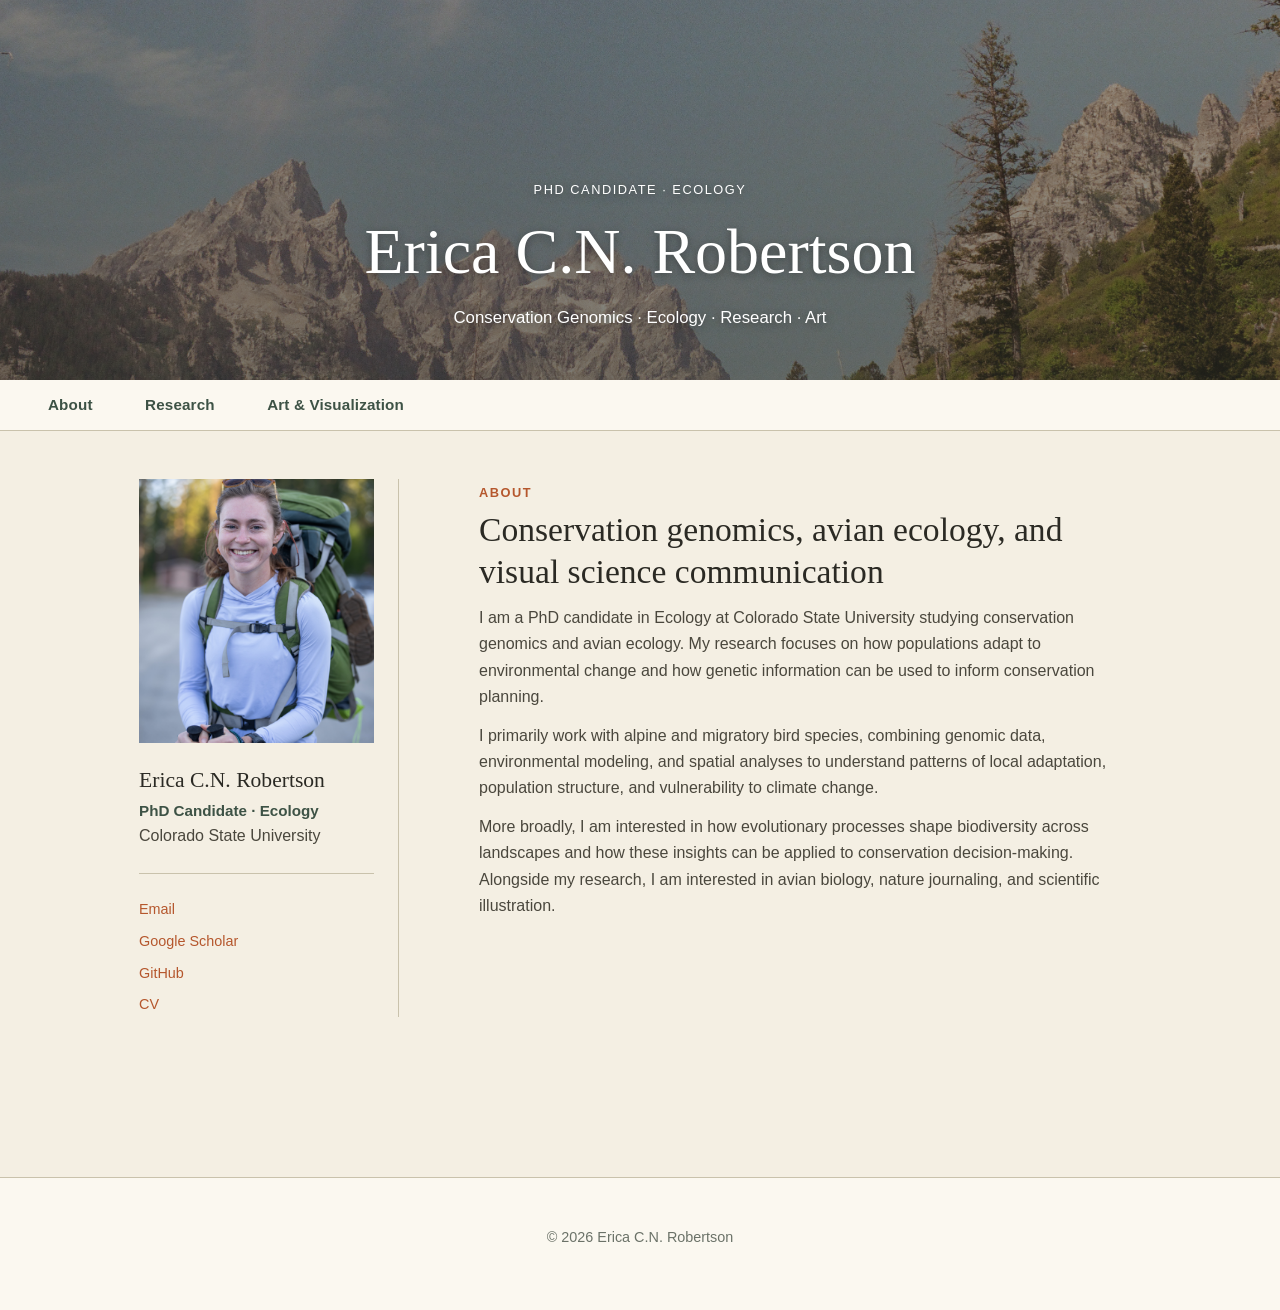
==== commit accadbfa: "updating CV link" ====
--- a/index.html
+++ b/index.html
@@ -35,9 +35,9 @@
 
         <ul class="sidebar-links">
           <li><a href="mailto:ecn.robertson@colostate.edu">Email</a></li>
-          <li><a href="https://scholar.google.com/" target="_blank">Google Scholar</a></li>
+          <li><a href="https://scholar.google.com/citations?user=qycHvMkAAAAJ&hl=en" target="_blank">Google Scholar</a></li>
           <li><a href="https://github.com/ecnrobertson" target="_blank">GitHub</a></li>
-          <li><a href="Robertson_CV_2-26.pdf">CV</a></li>
+          <li><a href="Robertson_CV.pdf" target="_blank" rel="noopener noreferrer">CV</a></li>
         </ul>
       </aside>
 
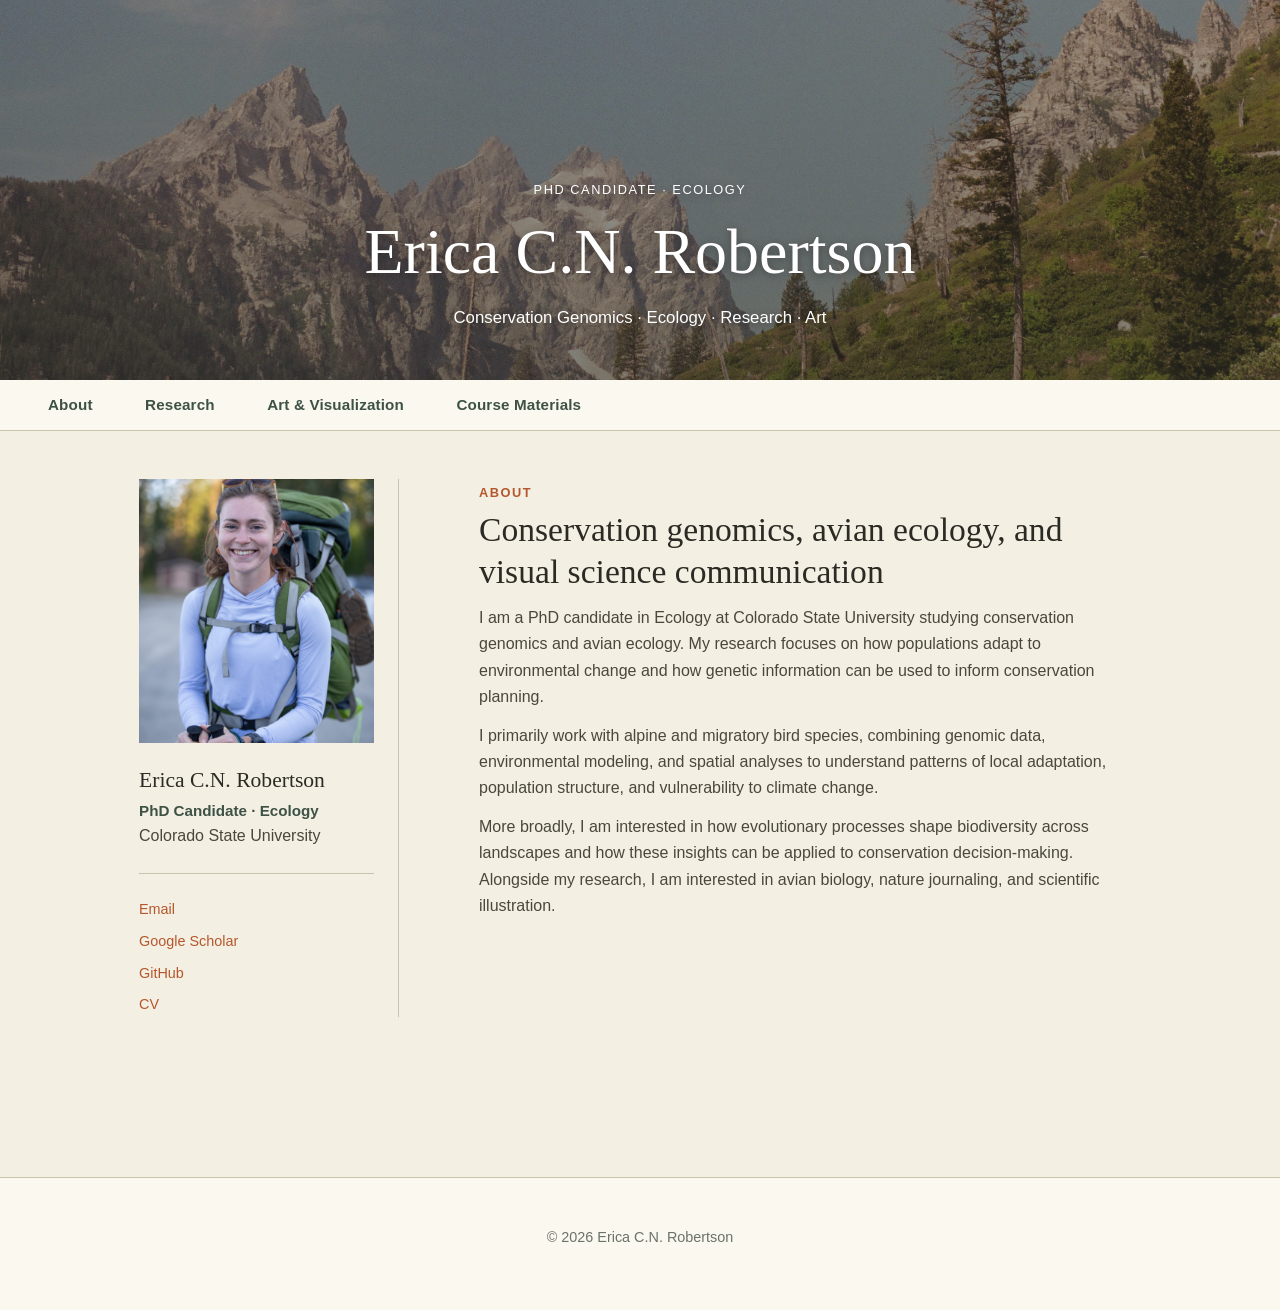
==== commit 3929e750: "new stuff!! exciting" ====
--- a/index.html
+++ b/index.html
@@ -20,6 +20,7 @@
     <a href="index.html">About</a>
     <a href="research.html">Research</a>
     <a href="illustration.html">Art & Visualization</a>
+    <a href="teaching.html">Course Materials</a>
   </nav>
 
   <main class="page">
--- a/style.css
+++ b/style.css
@@ -124,7 +124,10 @@
       rgba(35, 45, 40, 0.42),
       rgba(35, 45, 40, 0.58)
     ),
-    url("images/banner.jpg") center / cover no-repeat;
+    url("images/banner.jpg");
+  background-size: cover;
+  background-repeat: no-repeat;
+  background-position: center 70%;
   display: flex;
   align-items: flex-end;
   justify-content: center;
@@ -239,7 +242,7 @@
   display: inline-block;
   font-family: var(--font-display);
   font-style: italic;
-  font-size: 0.9rem;
+  font-size: 1.1rem;
   color: var(--rosy);
   margin-bottom: 0.35rem;
 }
@@ -400,6 +403,62 @@
   color: var(--pine);
 }
 
+/* Featured figure contributions */
+
+.featured-work {
+  margin-bottom: var(--space-xl);
+}
+
+.featured-work > h2 {
+  max-width: 780px;
+  margin-bottom: var(--space-lg);
+}
+
+.featured-figure {
+  display: grid;
+  grid-template-columns: 320px 1fr;
+  gap: var(--space-lg);
+  align-items: start;
+  padding-bottom: 4rem;
+  margin-bottom: 4rem;
+  border-bottom: 1px solid var(--stone);
+}
+
+.featured-figure:last-child {
+  margin-bottom: 0;
+}
+
+.featured-figure.reverse {
+  grid-template-columns: 1fr 320px;
+}
+
+.featured-figure.reverse .featured-figure-image {
+  order: 2;
+}
+
+.featured-figure.reverse .featured-figure-text {
+  order: 1;
+}
+
+.featured-figure-image img {
+  width: 100%;
+  max-width: 320px;
+  aspect-ratio: 4 / 3;
+  object-fit: contain;
+  background: var(--paper-raised);
+  border: 1px solid var(--stone);
+  border-radius: 4px;
+}
+
+.featured-figure-text h3 {
+  color: var(--pine);
+  margin-top: 0;
+}
+
+.featured-figure-text p {
+  max-width: 680px;
+}
+
 /* Galleries */
 
 .gallery-published,
@@ -453,12 +512,60 @@
   color: var(--mist);
 }
 
+.portfolio-section {
+  margin-top: var(--space-xl);
+  padding-bottom: var(--space-lg);
+  border-bottom: 1px solid var(--stone);
+}
+
+.portfolio-section:last-child {
+  border-bottom: none;
+}
+
 .portfolio-subsection {
   margin-top: var(--space-lg);
 }
 
-.portfolio-subsection h3 {
+.portfolio-subsection h3,
+.portfolio-section h2 {
   color: var(--pine);
+}
+
+.section-heading-row {
+  display: flex;
+  justify-content: space-between;
+  align-items: end;
+  gap: var(--space-md);
+  margin-bottom: var(--space-md);
+}
+
+.scroll-gallery {
+  display: flex;
+  gap: var(--space-md);
+  overflow-x: auto;
+  padding: 0 0 var(--space-md);
+  scroll-snap-type: x proximity;
+}
+
+.scroll-gallery-item {
+  flex: 0 0 200px;
+  margin: 0;
+  scroll-snap-align: start;
+}
+
+.scroll-gallery-item img {
+  width: 100%;
+  aspect-ratio: 1 / 1;
+  object-fit: cover;
+  border-radius: 4px;
+  margin-bottom: var(--space-sm);
+}
+
+.scroll-gallery-item figcaption,
+.scroll-gallery-item p {
+  margin: 0;
+  font-size: 0.9rem;
+  color: var(--mist);
 }
 
 /* Links */
@@ -508,6 +615,25 @@
     max-width: 240px;
   }
 
+  .featured-figure,
+  .featured-figure.reverse {
+    grid-template-columns: 1fr;
+    gap: var(--space-md);
+  }
+
+  .featured-figure.reverse .featured-figure-image,
+  .featured-figure.reverse .featured-figure-text {
+    order: initial;
+  }
+
+  .featured-figure-image img {
+    max-width: 100%;
+  }
+
+  .scroll-gallery-item {
+    flex-basis: 170px;
+  }
+
   .image-header {
     min-height: 260px;
   }
@@ -549,4 +675,95 @@
     transition: none !important;
     scroll-behavior: auto !important;
   }
+}
+
+/* Lightbox */
+
+.lightbox {
+  position: fixed;
+  inset: 0;
+
+  background: rgba(0, 0, 0, 0.85);
+
+  display: flex;
+  justify-content: center;
+  align-items: center;
+
+  opacity: 0;
+  visibility: hidden;
+
+  transition: opacity 0.2s ease;
+
+  z-index: 9999;
+}
+
+.lightbox.active {
+  opacity: 1;
+  visibility: visible;
+}
+
+.lightbox img {
+  max-width: 90vw;
+  max-height: 90vh;
+
+  object-fit: contain;
+
+  border-radius: 4px;
+
+  box-shadow: 0 10px 40px rgba(0,0,0,0.4);
+}
+
+.clickable-image {
+  cursor: zoom-in;
+}
+
+.teaching-intro {
+  max-width: 760px;
+  margin: 0 auto 4rem;
+}
+
+.featured-material {
+  display: grid;
+  grid-template-columns: 1.2fr 1fr;
+  gap: 3rem;
+  align-items: center;
+  margin-bottom: 5rem;
+  padding: 2.5rem;
+  background: #f5f3ee;
+}
+
+.featured-material-image {
+  min-height: 340px;
+  background: #d8d5ce;
+}
+
+.button {
+  display: inline-block;
+  margin-top: 1rem;
+  padding: 0.8rem 1.2rem;
+  text-decoration: none;
+  background: #222;
+  color: white;
+}
+
+.material-grid {
+  display: grid;
+  grid-template-columns: repeat(3, 1fr);
+  gap: 1.5rem;
+}
+
+.material-card {
+  padding: 1.5rem;
+  border: 1px solid #ddd;
+}
+
+.material-card h3 {
+  margin-top: 0;
+}
+
+@media (max-width: 800px) {
+  .featured-material,
+  .material-grid {
+    grid-template-columns: 1fr;
+  }
 }
